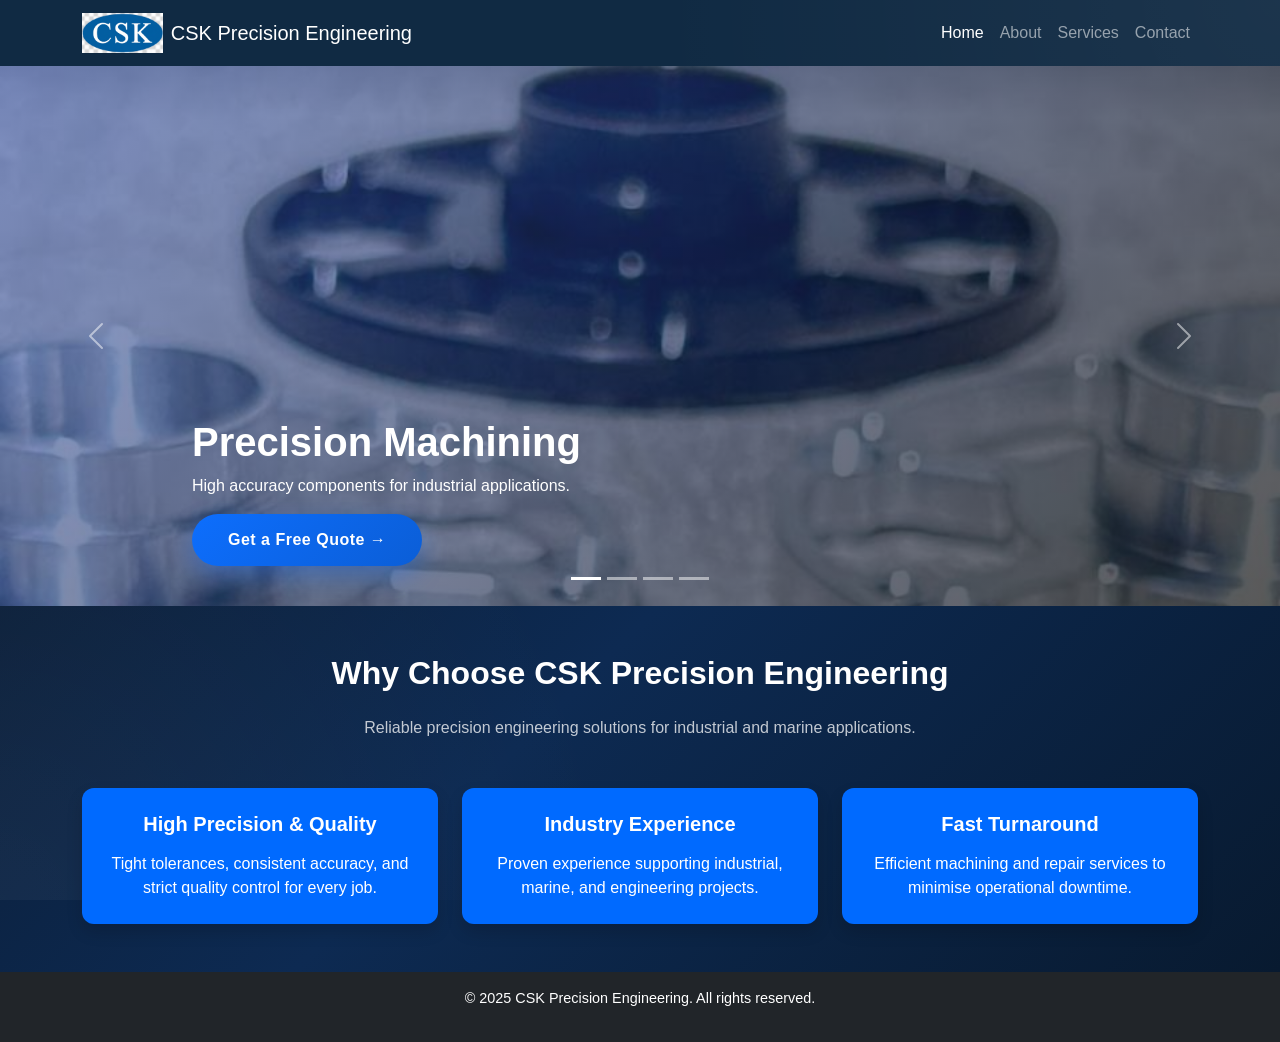
==== company-website/index.html @ 7f82bf70 "draft 1" ====
<!DOCTYPE html>
<html lang="en">

<head>
    <meta charset="UTF-8" />
    <meta name="viewport" content="width=device-width, initial-scale=1" />

    <title>CSK Precision Engineering | Home</title>

    <!-- Bootstrap CSS -->
    <link href="https://cdn.jsdelivr.net/npm/bootstrap@5.3.3/dist/css/bootstrap.min.css" rel="stylesheet" />

    <!-- Custom CSS -->
    <link rel="stylesheet" href="css/style.css" />
</head>

<body>

    <!-- NAVBAR -->
    <nav class="top navbar navbar-expand-lg navbar-dark">
        <div class="container">
            <a class="navbar-brand d-flex align-items-center" href="index.html">
                <img src="assets/images/logo.png" alt="CSK Precision Engineering Logo" class="logo me-2">
                <span>CSK Precision Engineering</span>
            </a>

            <button class="navbar-toggler" type="button" data-bs-toggle="collapse" data-bs-target="#navbarNav">
                <span class="navbar-toggler-icon"></span>
            </button>

            <div class="collapse navbar-collapse" id="navbarNav">
                <ul class="navbar-nav ms-auto">
                    <li class="nav-item">
                        <a class="nav-link active" href="index.html">Home</a>
                    </li>
                    <li class="nav-item">
                        <a class="nav-link" href="about.html">About</a>
                    </li>
                    <li class="nav-item">
                        <a class="nav-link" href="services.html">Services</a>
                    </li>
                    <li class="nav-item">
                        <a class="nav-link" href="contact.html">Contact</a>
                    </li>
                </ul>
            </div>
        </div>
    </nav>

    <!-- HERO SECTION -->
    <!-- HOME CAROUSEL -->
    <section>
        <div id="homeCarousel" class="carousel slide carousel-fade" data-bs-ride="carousel">

            <!-- Indicators -->
            <div class="carousel-indicators">
                <button type="button" data-bs-target="#homeCarousel" data-bs-slide-to="0" class="active"></button>
                <button type="button" data-bs-target="#homeCarousel" data-bs-slide-to="1"></button>
                <button type="button" data-bs-target="#homeCarousel" data-bs-slide-to="2"></button>
                <button type="button" data-bs-target="#homeCarousel" data-bs-slide-to="3"></button>
            </div>

            <!-- Slides -->
            <div class="carousel-inner">

                <!-- Slide 1 -->
                <div class="carousel-item active">
                    <img src="assets/images/carousel/precision.jpg" class="d-block w-100 carousel-img-precision"
                        alt="Precision machining">
                    <div class="carousel-caption text-start">
                        <h1 class="fw-bold">Precision Machining</h1>
                        <p class="d-none d-md-block">
                            High accuracy components for industrial applications.
                        </p>
                        <a href="contact.html" class="btn btn-quote">
                            Get a Free Quote →
                        </a>
                    </div>
                </div>

                <!-- Slide 2 -->
                <div class="carousel-item">
                    <img src="assets/images/carousel/hero.jpg" class="d-block w-100 carousel-img"
                        alt="CNC turning and milling">
                    <div class="carousel-caption text-start">
                        <h1 class="fw-bold">Industrial Machining</h1>
                        <p class="d-none d-md-block">
                            Precision engineering for industrial applications.

                            Reliable repeatability for prototypes and production runs.
                        </p>
                        <a href="services.html" class="btn btn-quote">
                            View Services →
                        </a>
                    </div>
                </div>

                <!-- Slide 3 -->
                <div class="carousel-item">
                    <img src="assets/images/carousel/machine.jpg" class="d-block w-100 carousel-img"
                        alt="Industrial machinery">
                    <div class="carousel-caption text-start">
                        <h1 class="fw-bold">CNC Turning & Milling</h1>
                        <p class="d-none d-md-block">
                            Reliable repeatability for prototypes and production runs.
                        </p>
                        <a href="services.html" class="btn btn-quote">
                            Our Capabilities →
                        </a>
                    </div>
                </div>

                <!-- Slide 4 -->
                <div class="carousel-item">
                    <img src="assets/images/carousel/parts.jpg" class="d-block w-100 carousel-img"
                        alt="Industrial and marine repair works">
                    <div class="carousel-caption text-start">
                        <h1 class="fw-bold">Industrial & Marine Repairs</h1>
                        <p class="d-none d-md-block">
                            Repair & restoration to reduce downtime.
                        </p>
                        <a href="contact.html" class="btn btn-quote">
                            Contact Us →
                        </a>
                    </div>
                </div>

            </div>

            <!-- Controls -->
            <button class="carousel-control-prev" type="button" data-bs-target="#homeCarousel" data-bs-slide="prev">
                <span class="carousel-control-prev-icon"></span>
            </button>

            <button class="carousel-control-next" type="button" data-bs-target="#homeCarousel" data-bs-slide="next">
                <span class="carousel-control-next-icon"></span>
            </button>

        </div>
    </section>

<!-- WHY CHOOSE US -->
<!-- WHY CHOOSE US -->
<section class="bg-navy py-5">
  <div class="container">

    <h2 class="text-center fw-bold mb-4">
      Why Choose CSK Precision Engineering
    </h2>

    <p class="text-center mb-5 opacity-75">
      Reliable precision engineering solutions for industrial and marine applications.
    </p>

    <div class="row g-4 text-center">

      <!-- Box 1 -->
      <div class="col-md-4">
        <div class="box-blue shadow">
          <h5 class="fw-semibold mb-3">High Precision & Quality</h5>
          <p class="mb-0">
            Tight tolerances, consistent accuracy, and strict quality control for every job.
          </p>
        </div>
      </div>

      <!-- Box 2 -->
      <div class="col-md-4">
        <div class="box-blue shadow">
          <h5 class="fw-semibold mb-3">Industry Experience</h5>
          <p class="mb-0">
            Proven experience supporting industrial, marine, and engineering projects.
          </p>
        </div>
      </div>

      <!-- Box 3 -->
      <div class="col-md-4">
        <div class="box-blue shadow">
          <h5 class="fw-semibold mb-3">Fast Turnaround</h5>
          <p class="mb-0">
            Efficient machining and repair services to minimise operational downtime.
          </p>
        </div>
      </div>

    </div>

  </div>
</section>







    <!-- FOOTER -->
    <footer class="top bg-dark text-white text-center py-3">
        <p>
            © 2025 CSK Precision Engineering. All rights reserved.
        </p>
    </footer>

    <!-- Bootstrap JS -->
    <script src="https://cdn.jsdelivr.net/npm/bootstrap@5.3.3/dist/js/bootstrap.bundle.min.js"></script>

    <!-- Custom JS -->
    <script src="js/main.js"></script>

</body>

</html>
---- company-website/css/style.css ----
body {
    font-family: Arial, sans-serif;
}

h1,
h2 {
    font-weight: 600;
}

footer {
    font-size: 0.9rem;
}


/* "Get Quote" Button */
.btn-quote {
    background: linear-gradient(135deg, #0d6efd, #0b5ed7);
    color: #ffffff;
    padding: 14px 36px;
    border-radius: 50px;
    font-weight: 600;
    letter-spacing: 0.5px;
    border: none;
    box-shadow: 0 10px 25px rgba(13, 110, 253, 0.35);
    transition: all 0.3s ease;
}

.btn-quote:hover {
    transform: translateY(-2px);
    box-shadow: 0 15px 30px rgba(13, 110, 253, 0.45);
    background: linear-gradient(135deg, #0b5ed7, #0a58ca);
    color: #ffffff;
}

/* HERO SECTION WITH BACKGROUND IMAGE */
.hero-section {
    position: relative;
    min-height: 80vh;
    display: flex;
    align-items: center;
    justify-content: center;
    background-image: url("../assets/images/hero.jpg");
    background-size: cover;
    background-position: center;
    background-repeat: no-repeat;
}

/* Dark overlay for readability */
.hero-section::before {
    content: "";
    position: absolute;
    inset: 0;
    background: rgba(0, 0, 0, 0.55);
}

/* Keep text above overlay */
.hero-content {
    position: relative;
    z-index: 2;
}



/* Simple themed header for inner pages */
.page-hero {
    background: linear-gradient(135deg, rgba(39, 145, 244, 0.85), rgb(0, 106, 255))
    }

    /* Service cards feel more premium */
    .service-card {
        border: 0;
        border-radius: 16px;
    }

    .service-card .card-title {
        font-weight: 700;
    }


    /* background: linear-gradient(135deg, rgba(13, 110, 253, 0.85), rgba(0, 0, 0, 0.85)); */



    /* images inside services section tag */
    .service-img {
        min-height: 100%;
        background-size: cover;
        background-position: center;
    }


    .service-card {
        border-radius: 16px;
        border: none;
    }

.top{
    background-color: #102a43;
}


.carousel-img {
  height: 60vh;
  object-fit: cover;
}
.carousel-img-precision {
  height: 60vh;
  object-fit: cover;
    object-position: center top;

}
.carousel-item::before {
  content: "";
  position: absolute;
  inset: 0;
  background: linear-gradient(
    135deg,
    rgba(53, 84, 177, 0.55),
    rgba(0, 0, 0, 0.65)
  );
  z-index: 1;
}
.carousel-caption {
  z-index: 2;
}

.logo {
  height: 40px;
  width: auto;
}



/* Premium dark blue backdrop */
.bg-navy {
  background: linear-gradient(
    135deg,
    #0b1f3a 0%,
    #0d2a52 40%,
    #081a30 100%
  );
  color: #ffffff;
}

/* Subtle texture & depth */
.bg-navy::after {
  content: "";
  position: absolute;
  inset: 0;
  background:
    radial-gradient(circle at top right, rgba(255,255,255,0.05), transparent 40%),
    radial-gradient(circle at bottom left, rgba(255,255,255,0.04), transparent 40%);
  pointer-events: none;
}

/* Ensure content stays above */
.bg-navy > .container {
  position: relative;
  z-index: 2;
}

/* Blue info boxes */
.box-blue {
  background-color: rgb(0, 106, 255);
  color: #ffffff;
  border-radius: 12px;
  padding: 24px;
}

/* Optional: subtle hover polish */
.box-blue:hover {
  background-color: rgb(0, 96, 230);
  transition: background-color 0.3s ease;
}


/* Force uniform carousel image size */
#aboutCarousel img {
  width: 100%;
  height: 360px;       /* adjust if you want taller/shorter */
  object-fit: cover;  /* fills area, crops edges nicely */
}
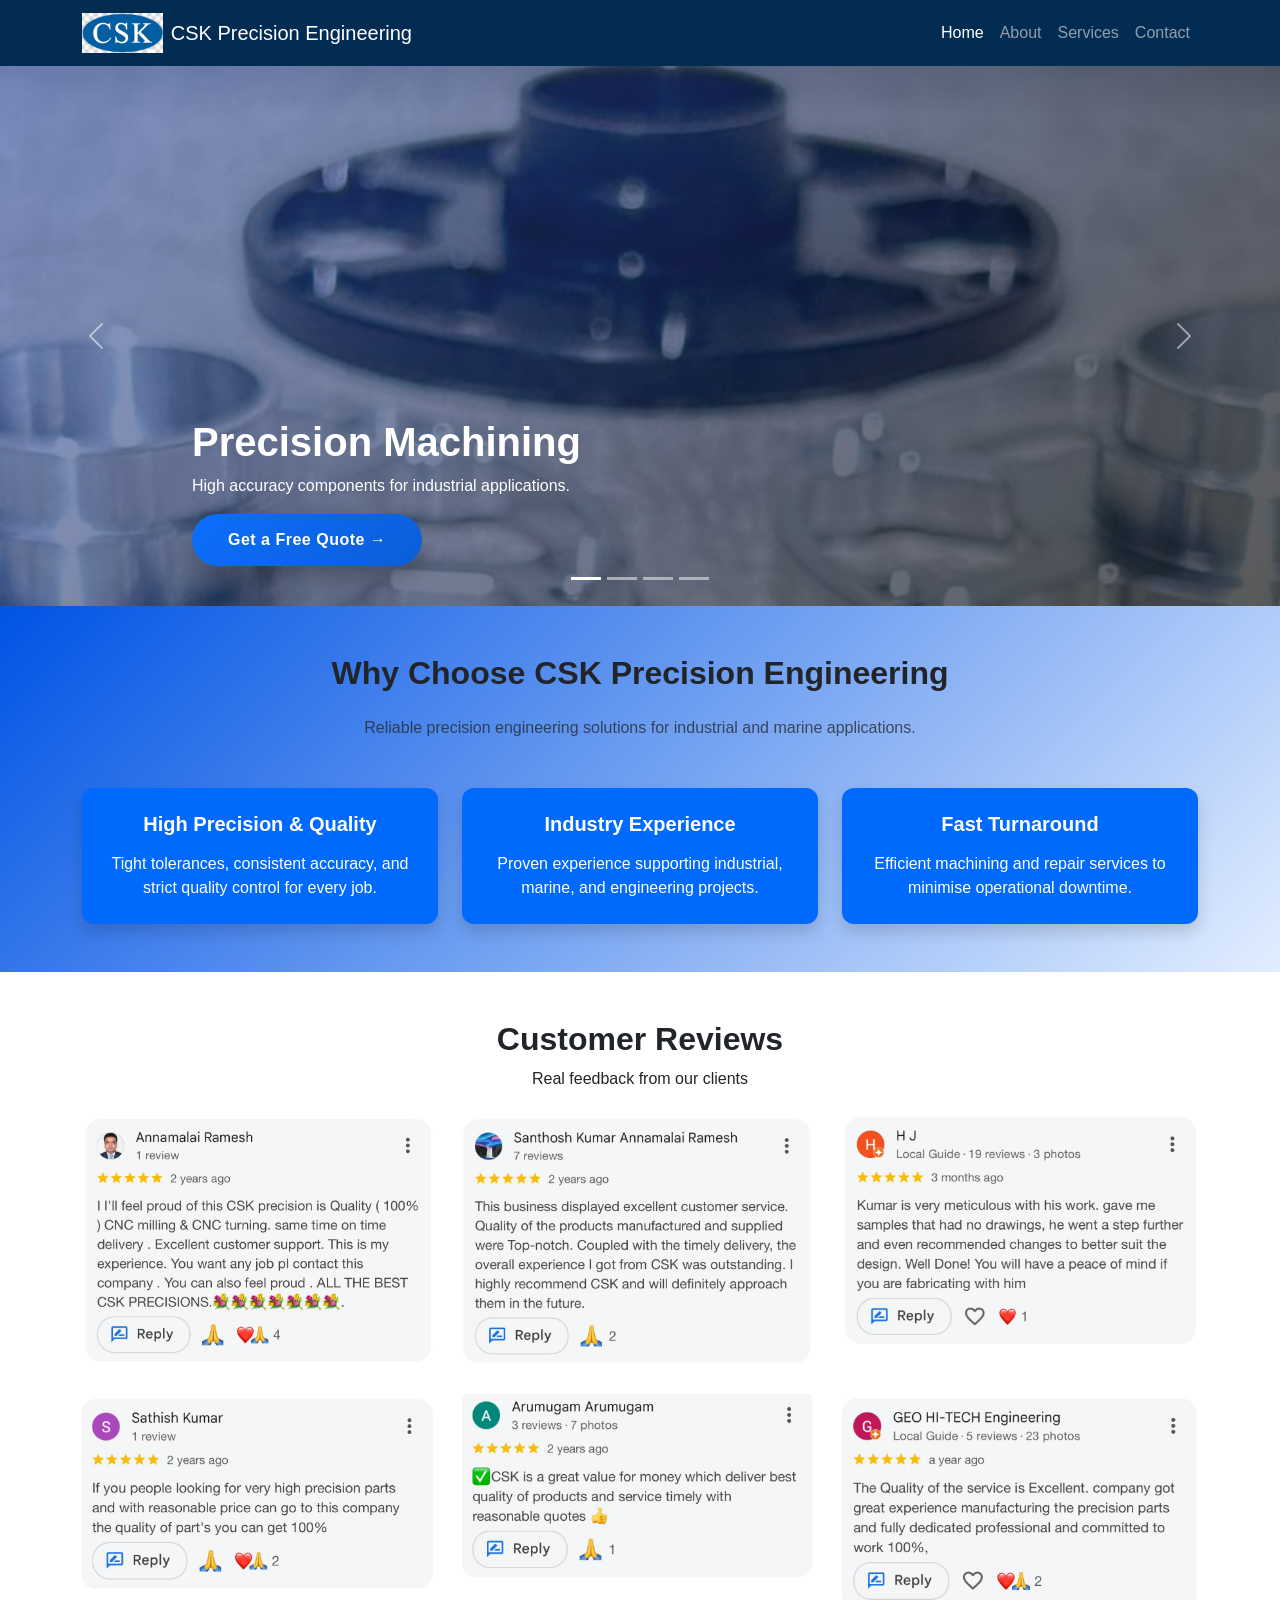
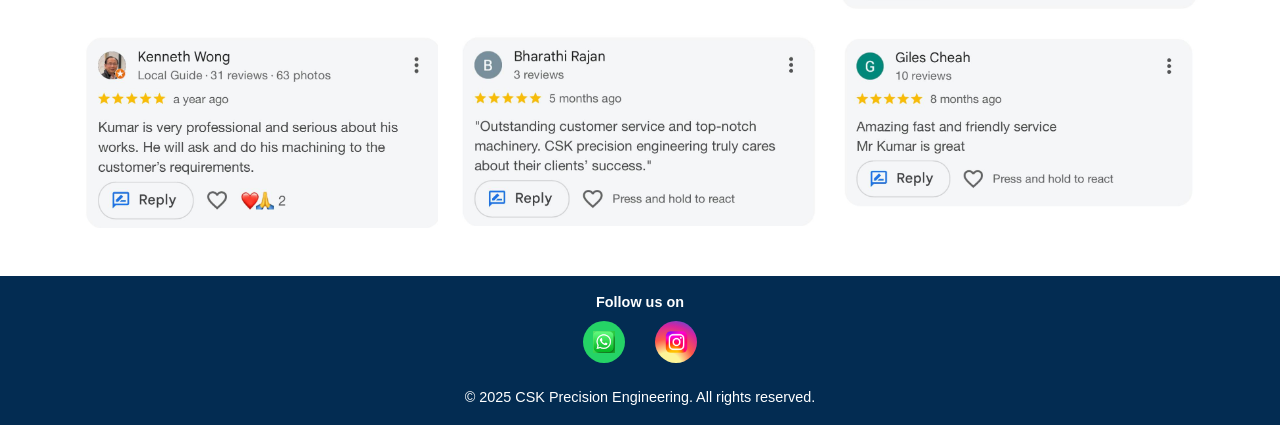
==== commit 0bdc599b: "draft 2" ====
--- a/company-website/index.html
+++ b/company-website/index.html
@@ -72,7 +72,7 @@
                         <p class="d-none d-md-block">
                             High accuracy components for industrial applications.
                         </p>
-                        <a href="contact.html" class="btn btn-quote">
+                        <a href="contact.html" class="btn btn-cta btn-blue">
                             Get a Free Quote →
                         </a>
                     </div>
@@ -139,65 +139,146 @@
         </div>
     </section>
 
-<!-- WHY CHOOSE US -->
-<!-- WHY CHOOSE US -->
-<section class="bg-navy py-5">
-  <div class="container">
-
-    <h2 class="text-center fw-bold mb-4">
-      Why Choose CSK Precision Engineering
-    </h2>
-
-    <p class="text-center mb-5 opacity-75">
-      Reliable precision engineering solutions for industrial and marine applications.
-    </p>
-
-    <div class="row g-4 text-center">
-
-      <!-- Box 1 -->
-      <div class="col-md-4">
-        <div class="box-blue shadow">
-          <h5 class="fw-semibold mb-3">High Precision & Quality</h5>
-          <p class="mb-0">
-            Tight tolerances, consistent accuracy, and strict quality control for every job.
-          </p>
-        </div>
-      </div>
-
-      <!-- Box 2 -->
-      <div class="col-md-4">
-        <div class="box-blue shadow">
-          <h5 class="fw-semibold mb-3">Industry Experience</h5>
-          <p class="mb-0">
-            Proven experience supporting industrial, marine, and engineering projects.
-          </p>
-        </div>
-      </div>
-
-      <!-- Box 3 -->
-      <div class="col-md-4">
-        <div class="box-blue shadow">
-          <h5 class="fw-semibold mb-3">Fast Turnaround</h5>
-          <p class="mb-0">
-            Efficient machining and repair services to minimise operational downtime.
-          </p>
-        </div>
-      </div>
-
-    </div>
-
-  </div>
-</section>
-
-
-
-
-
-
+    <!-- WHY CHOOSE US -->
+    <section class="custom-bg py-5">
+        <div class="container">
+
+            <h2 class="text-center fw-bold mb-4">
+                Why Choose CSK Precision Engineering
+            </h2>
+
+            <p class="text-center mb-5 opacity-75">
+                Reliable precision engineering solutions for industrial and marine applications.
+            </p>
+
+            <div class="row g-4 text-center">
+
+                <!-- Box 1 -->
+                <div class="col-md-4">
+                    <div class="box-blue shadow">
+                        <h5 class="fw-semibold mb-3">High Precision & Quality</h5>
+                        <p class="mb-0">
+                            Tight tolerances, consistent accuracy, and strict quality control for every job.
+                        </p>
+                    </div>
+                </div>
+
+                <!-- Box 2 -->
+                <div class="col-md-4">
+                    <div class="box-blue shadow">
+                        <h5 class="fw-semibold mb-3">Industry Experience</h5>
+                        <p class="mb-0">
+                            Proven experience supporting industrial, marine, and engineering projects.
+                        </p>
+                    </div>
+                </div>
+
+                <!-- Box 3 -->
+                <div class="col-md-4">
+                    <div class="box-blue shadow">
+                        <h5 class="fw-semibold mb-3">Fast Turnaround</h5>
+                        <p class="mb-0">
+                            Efficient machining and repair services to minimise operational downtime.
+                        </p>
+                    </div>
+                </div>
+
+            </div>
+
+        </div>
+    </section>
+
+
+
+    <!-- REVIEWS SECTION -->
+    <section class="reviews-section py-5">
+        <div class="container">
+            <h2 class="text-center fw-bold mb-2">Customer Reviews</h2>
+            <p class="text-center mb-4">Real feedback from our clients</p>
+
+            <div class="row g-4">
+                <!-- Review Image 1 -->
+                <div class="col-md-4 col-sm-6">
+                    <div class="review-img-card">
+                        <img src="assets/images/reviews/r1.jpg" alt="Customer Review 1" class="img-fluid">
+                    </div>
+                </div>
+
+                <!-- Review Image 2 -->
+                <div class="col-md-4 col-sm-6">
+                    <div class="review-img-card">
+                        <img src="assets/images/reviews/r2.jpg" alt="Customer Review 2" class="img-fluid">
+                    </div>
+                </div>
+
+                <!-- Review Image 3 -->
+                <div class="col-md-4 col-sm-6">
+                    <div class="review-img-card">
+                        <img src="assets/images/reviews/r3.jpg" alt="Customer Review 3" class="img-fluid">
+                    </div>
+                </div>
+
+                <!-- Review Image 4 -->
+                <div class="col-md-4 col-sm-6">
+                    <div class="review-img-card">
+                        <img src="assets/images/reviews/r4.jpg" alt="Customer Review 4" class="img-fluid">
+                    </div>
+                </div>
+
+                <!-- Review Image 5 -->
+                <div class="col-md-4 col-sm-6">
+                    <div class="review-img-card">
+                        <img src="assets/images/reviews/r5.jpg" alt="Customer Review 5" class="img-fluid">
+                    </div>
+                </div>
+
+                <!-- Review Image 6 -->
+                <div class="col-md-4 col-sm-6">
+                    <div class="review-img-card">
+                        <img src="assets/images/reviews/r6.jpg" alt="Customer Review 6" class="img-fluid">
+                    </div>
+                </div>
+
+                <div class="col-md-4 col-sm-6">
+                    <div class="review-img-card">
+                        <img src="assets/images/reviews/r7.jpg" alt="Customer Review 5" class="img-fluid">
+                    </div>
+                </div>
+
+                <div class="col-md-4 col-sm-6">
+                    <div class="review-img-card">
+                        <img src="assets/images/reviews/r8.jpg" alt="Customer Review 5" class="img-fluid">
+                    </div>
+                </div>
+
+                <div class="col-md-4 col-sm-6">
+                    <div class="review-img-card">
+                        <img src="assets/images/reviews/r9.jpg" alt="Customer Review 5" class="img-fluid">
+                    </div>
+                </div>
+            </div>
+        </div>
+    </section>
 
     <!-- FOOTER -->
-    <footer class="top bg-dark text-white text-center py-3">
-        <p>
+    <footer class="mb-0 top text-center py-3" style="color: white;">
+        <p class="mb-2 fw-semibold">Follow us on</p>
+
+        <div class="mb-4 footer-icons">
+            <a href="https://wa.me/6591832373" target="_blank" class="footer-icon whatsapp" aria-label="WhatsApp">
+                <img src="assets/images/whatsapp.png" alt="WhatsApp">
+            </a>
+
+
+            <a href="https://www.instagram.com/csk_precision_engineering" target="_blank" class="footer-icon instagram"
+                aria-label="Instagram">
+                <img src="assets/images/instagram.png" alt="Instagram">
+            </a>
+
+
+        </div>
+
+        <p class="mb-0">
             © 2025 CSK Precision Engineering. All rights reserved.
         </p>
     </footer>
--- a/company-website/css/style.css
+++ b/company-website/css/style.css
@@ -1,125 +1,147 @@
 body {
-    font-family: Arial, sans-serif;
+  font-family: Arial, sans-serif;
 }
 
 h1,
 h2 {
-    font-weight: 600;
+  font-weight: 600;
 }
 
 footer {
-    font-size: 0.9rem;
-}
-
-
-/* "Get Quote" Button */
-.btn-quote {
-    background: linear-gradient(135deg, #0d6efd, #0b5ed7);
-    color: #ffffff;
-    padding: 14px 36px;
-    border-radius: 50px;
-    font-weight: 600;
-    letter-spacing: 0.5px;
-    border: none;
-    box-shadow: 0 10px 25px rgba(13, 110, 253, 0.35);
-    transition: all 0.3s ease;
-}
-
-.btn-quote:hover {
-    transform: translateY(-2px);
-    box-shadow: 0 15px 30px rgba(13, 110, 253, 0.45);
-    background: linear-gradient(135deg, #0b5ed7, #0a58ca);
-    color: #ffffff;
+  font-size: 0.9rem;
+}
+
+/* BUTTON */
+.btn-green {
+  background: linear-gradient(135deg, #25D366, #128C7E);
+  box-shadow: 0 10px 25px rgba(37, 211, 102, 0.35);
+}
+
+.btn-green:hover {
+  background: linear-gradient(135deg, #1ebe5d, #0f7a6b);
+  box-shadow: 0 15px 30px rgba(37, 211, 102, 0.45);
+}
+
+.btn-blue {
+  background: linear-gradient(135deg, #0d6efd, #0b5ed7);
+  box-shadow: 0 10px 25px rgba(13, 110, 253, 0.35);
+}
+
+.btn-blue:hover {
+  background: linear-gradient(135deg, #0b5ed7, #0a58ca);
+  box-shadow: 0 15px 30px rgba(13, 110, 253, 0.45);
+}
+
+.btn-cta {
+  color: #ffffff;
+  padding: 14px 36px;
+  border-radius: 50px;
+  font-weight: 600;
+  letter-spacing: 0.5px;
+  border: none;
+  box-shadow: 0 10px 25px rgba(0, 0, 0, 0.25);
+  transition: all 0.3s ease;
+  text-decoration: none;
+}
+
+.btn-cta:hover {
+  transform: translateY(-2px);
+  color: #ffffff;
 }
 
 /* HERO SECTION WITH BACKGROUND IMAGE */
 .hero-section {
-    position: relative;
-    min-height: 80vh;
-    display: flex;
-    align-items: center;
-    justify-content: center;
-    background-image: url("../assets/images/hero.jpg");
-    background-size: cover;
-    background-position: center;
-    background-repeat: no-repeat;
+  position: relative;
+  min-height: 80vh;
+  display: flex;
+  align-items: center;
+  justify-content: center;
+  background-image: url("../assets/images/hero.jpg");
+  background-size: cover;
+  background-position: center;
+  background-repeat: no-repeat;
 }
 
 /* Dark overlay for readability */
 .hero-section::before {
-    content: "";
-    position: absolute;
-    inset: 0;
-    background: rgba(0, 0, 0, 0.55);
+  content: "";
+  position: absolute;
+  inset: 0;
+  background: rgba(0, 0, 0, 0.55);
 }
 
 /* Keep text above overlay */
 .hero-content {
-    position: relative;
-    z-index: 2;
+  position: relative;
+  z-index: 2;
 }
 
 
 
 /* Simple themed header for inner pages */
 .page-hero {
-    background: linear-gradient(135deg, rgba(39, 145, 244, 0.85), rgb(0, 106, 255))
-    }
-
-    /* Service cards feel more premium */
-    .service-card {
-        border: 0;
-        border-radius: 16px;
-    }
-
-    .service-card .card-title {
-        font-weight: 700;
-    }
-
-
-    /* background: linear-gradient(135deg, rgba(13, 110, 253, 0.85), rgba(0, 0, 0, 0.85)); */
-
-
-
-    /* images inside services section tag */
-    .service-img {
-        min-height: 100%;
-        background-size: cover;
-        background-position: center;
-    }
-
-
-    .service-card {
-        border-radius: 16px;
-        border: none;
-    }
-
+  background: linear-gradient(135deg, rgba(39, 145, 244, 0.85), rgb(0, 106, 255))
+}
+
+/* Service cards feel more premium */
+.service-card {
+  border: 0;
+  border-radius: 16px;
+}
+
+.service-card .card-title {
+  font-weight: 700;
+}
+
+
+/* background: linear-gradient(135deg, rgba(13, 110, 253, 0.85), rgba(0, 0, 0, 0.85)); */
+
+
+
+/* images inside services section tag */
+.service-img {
+  min-height: 100%;
+  background-size: cover;
+  background-position: center;
+}
+
+
+.service-card {
+  border-radius: 16px;
+  border: none;
+}
+
+/* 
 .top{
-    background-color: #102a43;
-}
-
+    background-color: #002F6C;
+} */
+
+.top {
+  background-color: #032c52;
+}
 
 .carousel-img {
   height: 60vh;
   object-fit: cover;
 }
+
 .carousel-img-precision {
   height: 60vh;
   object-fit: cover;
-    object-position: center top;
-
-}
+  object-position: center top;
+
+}
+
 .carousel-item::before {
   content: "";
   position: absolute;
   inset: 0;
-  background: linear-gradient(
-    135deg,
-    rgba(53, 84, 177, 0.55),
-    rgba(0, 0, 0, 0.65)
-  );
+  background: linear-gradient(135deg,
+      rgba(53, 84, 177, 0.55),
+      rgba(0, 0, 0, 0.65));
   z-index: 1;
 }
+
 .carousel-caption {
   z-index: 2;
 }
@@ -129,36 +151,6 @@
   width: auto;
 }
 
-
-
-/* Premium dark blue backdrop */
-.bg-navy {
-  background: linear-gradient(
-    135deg,
-    #0b1f3a 0%,
-    #0d2a52 40%,
-    #081a30 100%
-  );
-  color: #ffffff;
-}
-
-/* Subtle texture & depth */
-.bg-navy::after {
-  content: "";
-  position: absolute;
-  inset: 0;
-  background:
-    radial-gradient(circle at top right, rgba(255,255,255,0.05), transparent 40%),
-    radial-gradient(circle at bottom left, rgba(255,255,255,0.04), transparent 40%);
-  pointer-events: none;
-}
-
-/* Ensure content stays above */
-.bg-navy > .container {
-  position: relative;
-  z-index: 2;
-}
-
 /* Blue info boxes */
 .box-blue {
   background-color: rgb(0, 106, 255);
@@ -167,9 +159,8 @@
   padding: 24px;
 }
 
-/* Optional: subtle hover polish */
 .box-blue:hover {
-  background-color: rgb(0, 96, 230);
+  background-color: rgb(1, 49, 116);
   transition: background-color 0.3s ease;
 }
 
@@ -177,6 +168,68 @@
 /* Force uniform carousel image size */
 #aboutCarousel img {
   width: 100%;
-  height: 360px;       /* adjust if you want taller/shorter */
-  object-fit: cover;  /* fills area, crops edges nicely */
-}
+  height: 360px;
+  /* adjust if you want taller/shorter */
+  object-fit: cover;
+  /* fills area, crops edges nicely */
+}
+
+/* index second para */
+.custom-bg {
+    background: linear-gradient(135deg, rgb(0, 83, 228), rgb(226, 238, 255));
+}
+
+
+.footer {
+  background: linear-gradient(135deg, #002f6c, #0060e6);
+  color: #ffffff;
+}
+.footer-icon {
+  display: inline-flex;
+  align-items: center;
+  justify-content: center;
+  width: 42px;
+  height: 42px;
+  margin: 0 8px;
+  border-radius: 50%;
+  background-color: rgba(255, 255, 255, 0.15); /* visible by default */
+  text-decoration: none;
+  transition: all 0.3s ease;
+}
+
+
+.footer-icons {
+  display: flex;                 /* 🔑 key fix */
+  justify-content: center;       /* center horizontally */
+  align-items: center;           /* align vertically */
+  gap: 14px;                     /* spacing between icons */
+}
+.footer-icon img {
+  width: 22px;
+  height: 22px;
+  object-fit: contain;
+}
+.footer-icon.instagram img {
+  width: 39px;      
+  height: 39px;
+  object-fit: contain;
+}
+
+.footer-icon.whatsapp{
+  background-color: #25D366;
+
+}  
+.footer-icon.instagram{
+  background: radial-gradient(circle at 30% 107%,
+    #fdf497, #fdf497, #fd5949, #d6249f, #285AEB);
+}
+/* Individual brand colours on hover */
+.footer-icon.whatsapp:hover {
+    background-color: rgba(255, 255, 255, 0.15);
+}
+
+.footer-icon.instagram:hover {
+     background-color: rgba(255, 255, 255, 0.15);
+
+}
+
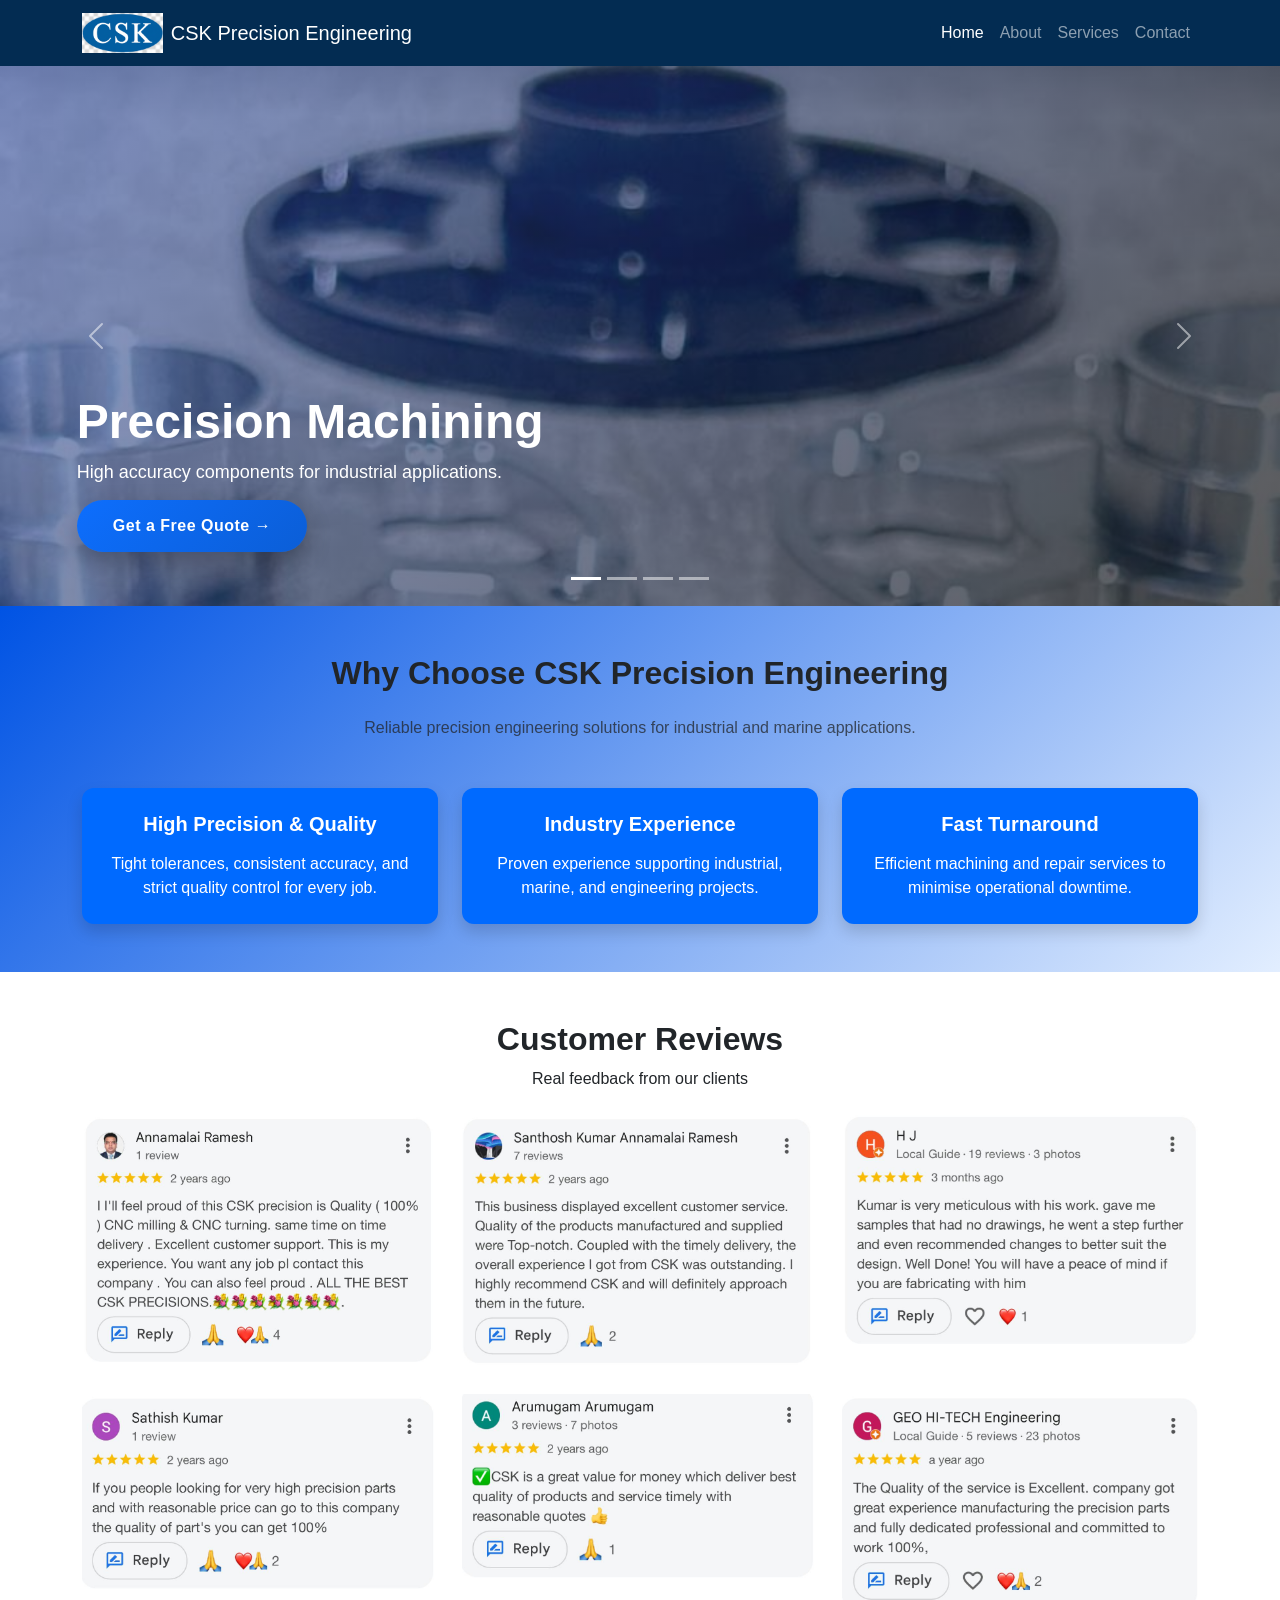
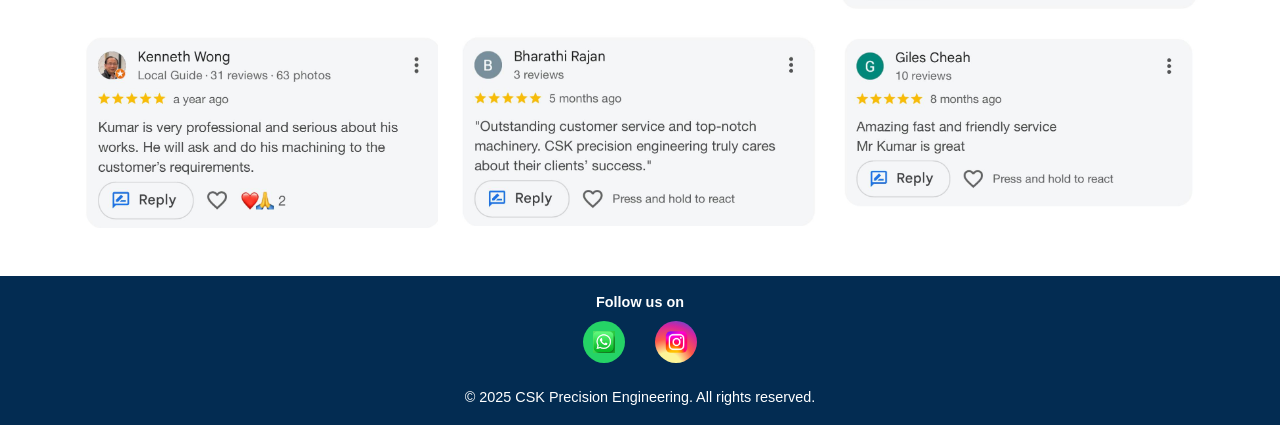
==== commit f7554809: "draft 3" ====
--- a/company-website/index.html
+++ b/company-website/index.html
@@ -23,7 +23,7 @@
                 <img src="assets/images/logo.png" alt="CSK Precision Engineering Logo" class="logo me-2">
                 <span>CSK Precision Engineering</span>
             </a>
-
+            <!-- code for the hamburger for small screens -->
             <button class="navbar-toggler" type="button" data-bs-toggle="collapse" data-bs-target="#navbarNav">
                 <span class="navbar-toggler-icon"></span>
             </button>
@@ -89,7 +89,7 @@
 
                             Reliable repeatability for prototypes and production runs.
                         </p>
-                        <a href="services.html" class="btn btn-quote">
+                        <a href="services.html" class="btn btn-cta btn-blue">
                             View Services →
                         </a>
                     </div>
@@ -104,7 +104,7 @@
                         <p class="d-none d-md-block">
                             Reliable repeatability for prototypes and production runs.
                         </p>
-                        <a href="services.html" class="btn btn-quote">
+                        <a href="services.html" class="btn btn-sm btn-cta btn-blue">
                             Our Capabilities →
                         </a>
                     </div>
@@ -119,7 +119,7 @@
                         <p class="d-none d-md-block">
                             Repair & restoration to reduce downtime.
                         </p>
-                        <a href="contact.html" class="btn btn-quote">
+                        <a href="contact.html" class="btn btn-sm btn-cta btn-blue">
                             Contact Us →
                         </a>
                     </div>
@@ -154,7 +154,7 @@
             <div class="row g-4 text-center">
 
                 <!-- Box 1 -->
-                <div class="col-md-4">
+                <div class="col-12 col-md-4">
                     <div class="box-blue shadow">
                         <h5 class="fw-semibold mb-3">High Precision & Quality</h5>
                         <p class="mb-0">
@@ -164,7 +164,7 @@
                 </div>
 
                 <!-- Box 2 -->
-                <div class="col-md-4">
+                <div class="col-12 col-md-4">
                     <div class="box-blue shadow">
                         <h5 class="fw-semibold mb-3">Industry Experience</h5>
                         <p class="mb-0">
@@ -174,7 +174,7 @@
                 </div>
 
                 <!-- Box 3 -->
-                <div class="col-md-4">
+                <div class="col-12 col-md-4">
                     <div class="box-blue shadow">
                         <h5 class="fw-semibold mb-3">Fast Turnaround</h5>
                         <p class="mb-0">
@@ -198,60 +198,60 @@
 
             <div class="row g-4">
                 <!-- Review Image 1 -->
-                <div class="col-md-4 col-sm-6">
+                <div class="col-12 col-md-4 col-sm-6">
                     <div class="review-img-card">
                         <img src="assets/images/reviews/r1.jpg" alt="Customer Review 1" class="img-fluid">
                     </div>
                 </div>
 
                 <!-- Review Image 2 -->
-                <div class="col-md-4 col-sm-6">
+                <div class="col-12 col-md-4 col-sm-6">
                     <div class="review-img-card">
                         <img src="assets/images/reviews/r2.jpg" alt="Customer Review 2" class="img-fluid">
                     </div>
                 </div>
 
                 <!-- Review Image 3 -->
-                <div class="col-md-4 col-sm-6">
+                <div class="col-12 col-md-4 col-sm-6">
                     <div class="review-img-card">
                         <img src="assets/images/reviews/r3.jpg" alt="Customer Review 3" class="img-fluid">
                     </div>
                 </div>
 
                 <!-- Review Image 4 -->
-                <div class="col-md-4 col-sm-6">
+                <div class="col-12 col-md-4 col-sm-6">
                     <div class="review-img-card">
                         <img src="assets/images/reviews/r4.jpg" alt="Customer Review 4" class="img-fluid">
                     </div>
                 </div>
 
                 <!-- Review Image 5 -->
-                <div class="col-md-4 col-sm-6">
+                <div class="col-12 col-md-4 col-sm-6">
                     <div class="review-img-card">
                         <img src="assets/images/reviews/r5.jpg" alt="Customer Review 5" class="img-fluid">
                     </div>
                 </div>
 
                 <!-- Review Image 6 -->
-                <div class="col-md-4 col-sm-6">
+                <div class="col-12 col-md-4 col-sm-6">
                     <div class="review-img-card">
                         <img src="assets/images/reviews/r6.jpg" alt="Customer Review 6" class="img-fluid">
                     </div>
                 </div>
 
-                <div class="col-md-4 col-sm-6">
+                <div class="col-12 col-md-4 col-sm-6">
                     <div class="review-img-card">
                         <img src="assets/images/reviews/r7.jpg" alt="Customer Review 5" class="img-fluid">
                     </div>
                 </div>
 
-                <div class="col-md-4 col-sm-6">
+                <div class="col-12 col-md-4 col-sm-6">
                     <div class="review-img-card">
                         <img src="assets/images/reviews/r8.jpg" alt="Customer Review 5" class="img-fluid">
                     </div>
                 </div>
 
-                <div class="col-md-4 col-sm-6">
+                <div class="col-12 col-md-4 col-sm-6">
                     <div class="review-img-card">
                         <img src="assets/images/reviews/r9.jpg" alt="Customer Review 5" class="img-fluid">
                     </div>
--- a/company-website/css/style.css
+++ b/company-website/css/style.css
@@ -142,8 +142,15 @@
   z-index: 1;
 }
 
+/* Ensure caption is always visible on top */
 .carousel-caption {
-  z-index: 2;
+  z-index: 5;
+  left: 8%;
+  right: 8%;
+  bottom: 18%;
+  text-align: left;
+  padding: 0;
+  /* avoid extra padding that can push content */
 }
 
 .logo {
@@ -176,7 +183,7 @@
 
 /* index second para */
 .custom-bg {
-    background: linear-gradient(135deg, rgb(0, 83, 228), rgb(226, 238, 255));
+  background: linear-gradient(135deg, rgb(0, 83, 228), rgb(226, 238, 255));
 }
 
 
@@ -184,6 +191,7 @@
   background: linear-gradient(135deg, #002f6c, #0060e6);
   color: #ffffff;
 }
+
 .footer-icon {
   display: inline-flex;
   align-items: center;
@@ -192,44 +200,120 @@
   height: 42px;
   margin: 0 8px;
   border-radius: 50%;
-  background-color: rgba(255, 255, 255, 0.15); /* visible by default */
+  background-color: rgba(255, 255, 255, 0.15);
+  /* visible by default */
   text-decoration: none;
   transition: all 0.3s ease;
 }
 
 
 .footer-icons {
-  display: flex;                 /* 🔑 key fix */
-  justify-content: center;       /* center horizontally */
-  align-items: center;           /* align vertically */
-  gap: 14px;                     /* spacing between icons */
-}
+  display: flex;
+  /* 🔑 key fix */
+  justify-content: center;
+  /* center horizontally */
+  align-items: center;
+  /* align vertically */
+  gap: 14px;
+  /* spacing between icons */
+}
+
 .footer-icon img {
   width: 22px;
   height: 22px;
   object-fit: contain;
 }
+
 .footer-icon.instagram img {
-  width: 39px;      
+  width: 39px;
   height: 39px;
   object-fit: contain;
 }
 
-.footer-icon.whatsapp{
+.footer-icon.whatsapp {
   background-color: #25D366;
 
-}  
-.footer-icon.instagram{
+}
+
+.footer-icon.instagram {
   background: radial-gradient(circle at 30% 107%,
-    #fdf497, #fdf497, #fd5949, #d6249f, #285AEB);
-}
+      #fdf497, #fdf497, #fd5949, #d6249f, #285AEB);
+}
+
 /* Individual brand colours on hover */
 .footer-icon.whatsapp:hover {
-    background-color: rgba(255, 255, 255, 0.15);
+  background-color: rgba(255, 255, 255, 0.15);
 }
 
 .footer-icon.instagram:hover {
-     background-color: rgba(255, 255, 255, 0.15);
-
-}
-
+  background-color: rgba(255, 255, 255, 0.15);
+
+}
+
+
+/* mobile responsiveness */
+
+/* 1) Prevent weird horizontal scrolling on mobile */
+html,
+body {
+  overflow-x: hidden;
+}
+
+
+/* Responsive text */
+.carousel-caption h1 {
+  font-size: clamp(22px, 4vw, 48px);
+  line-height: 1.15;
+  margin-bottom: 10px;
+}
+
+.carousel-caption p {
+  font-size: clamp(14px, 2vw, 18px);
+  margin-bottom: 14px;
+}
+
+
+/* Mobile fixes */
+@media (max-width: 576px) {
+  .carousel-item img {
+    height: 60vh;
+  }
+    .carousel-caption .btn {
+    padding: 10px 14px !important;
+    margin-bottom: 15px;
+    font-size: 14px !important;
+    line-height: 1.2;
+  }
+}
+  .carousel-caption {
+    bottom: 10%;
+    left: 6%;
+    right: 6%;
+  }
+
+
+  /* show the paragraph on mobile if you want */
+  .carousel-caption p {
+    display: block !important;
+  }
+
+/* Keep hamburger on the right */
+.navbar-toggler {
+  margin-left: auto;
+}
+
+/* Make the collapse take full width so it drops below */
+.navbar-collapse {
+  width: 100%;
+}
+
+/* Optional: make the dropdown menu visible with spacing */
+@media (max-width: 576px) {
+  .navbar-collapse {
+    background: #032c52;     /* same as your top color */
+    padding: 10px 12px;
+    border-radius: 12px;
+    margin-top: 10px;
+  }
+}
+  
